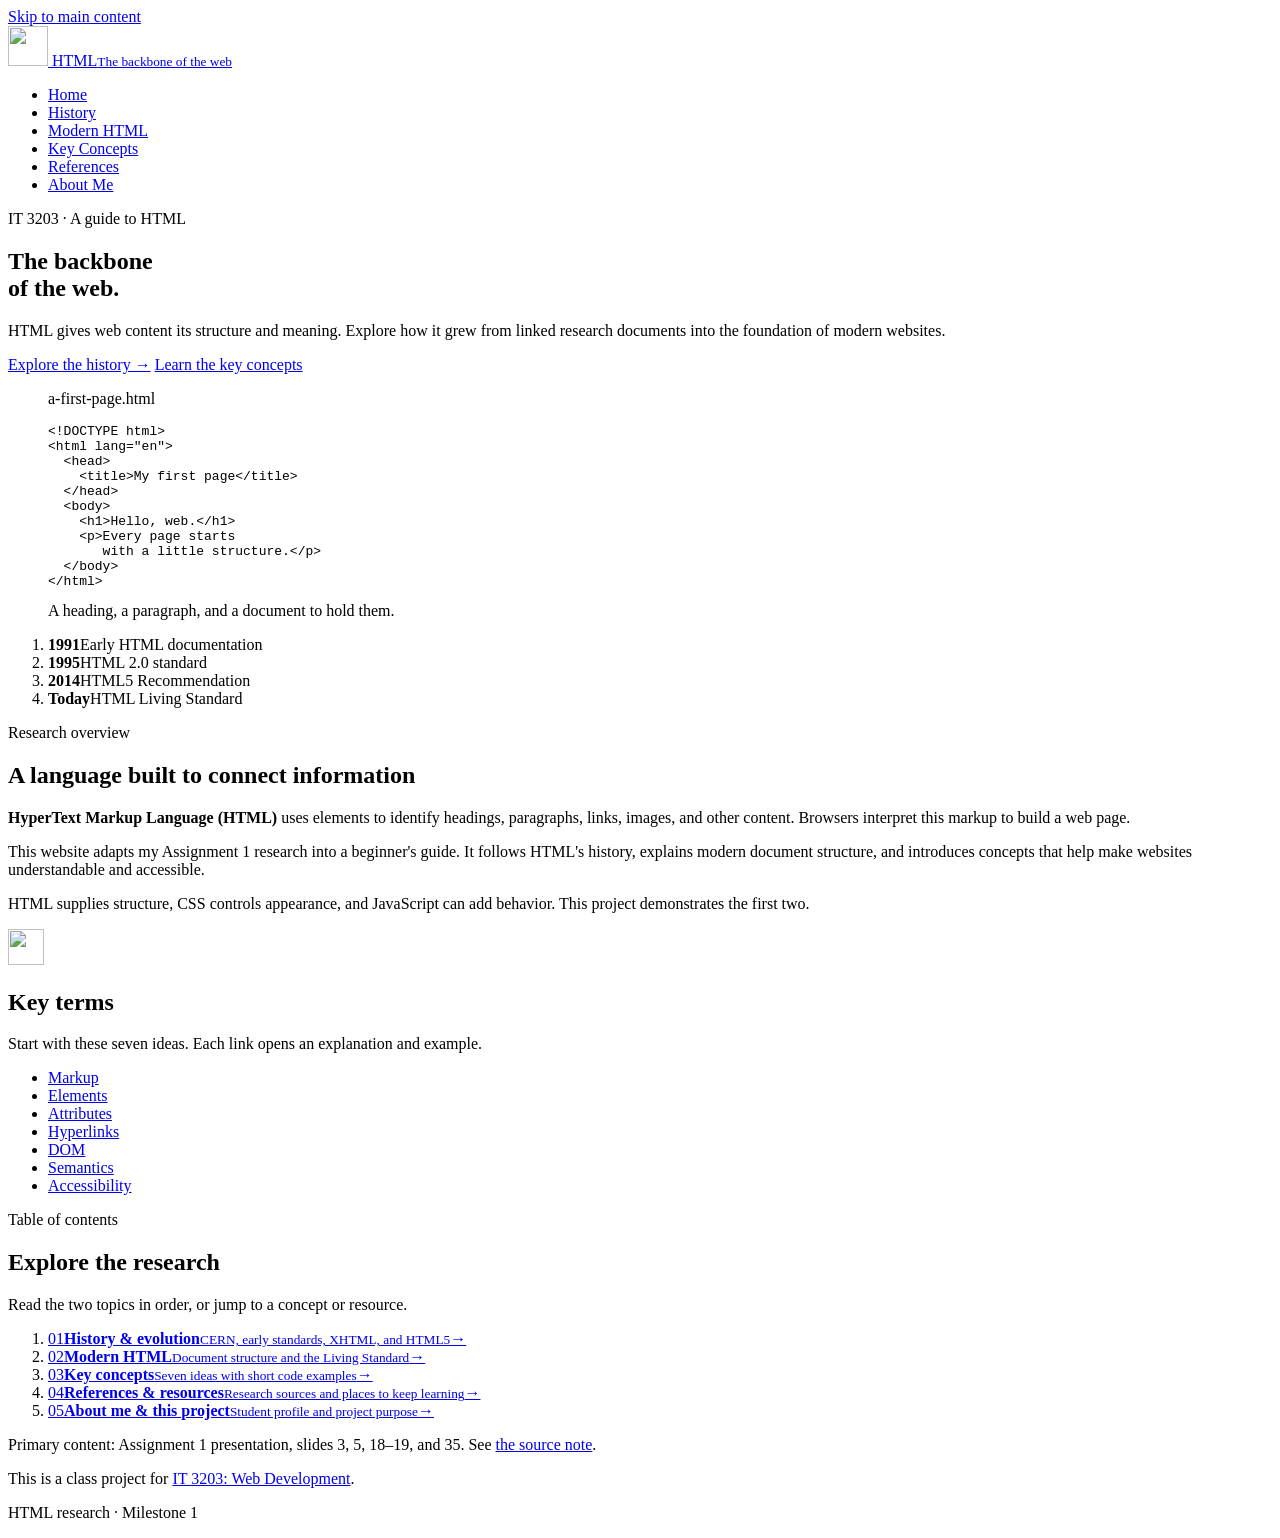
==== index.html @ 6b64eba0 "Add HTML research website home page" ====
<!DOCTYPE html>
<html lang="en">
<head>
  <meta charset="UTF-8">
  <meta name="viewport" content="width=device-width, initial-scale=1.0">
  <meta name="description" content="An educational guide to HTML, its history, modern features, and seven key concepts.">
  <title>Home | HTML: The Backbone of the Web</title>
  <!-- All pages share this one stylesheet. Relative paths work locally and online. -->
  <link rel="stylesheet" href="styles.css">
</head>
<body>
  <!-- Keyboard users can jump past the repeated menu. -->
  <a class="skip-link" href="#main-content">Skip to main content</a>

  <header class="site-header">
    <div class="container header-inner">
      <a class="brand" href="index.html">
        <img src="images/code.png" width="40" height="40" alt="">
        <span>HTML<small>The backbone of the web</small></span>
      </a>
      <!-- Keep the same six menu links on every page. aria-current marks this page. -->
      <nav aria-label="Main navigation">
        <ul class="nav-list">
            <li><a href="index.html" aria-current="page">Home</a></li>
            <li><a href="history.html">History</a></li>
            <li><a href="modern.html">Modern HTML</a></li>
            <li><a href="concepts.html">Key Concepts</a></li>
            <li><a href="references.html">References</a></li>
            <li><a href="about.html">About Me</a></li>
        </ul>
      </nav>
    </div>
  </header>

  <main id="main-content" class="container" tabindex="-1">
    <!-- The hero introduces the research and displays an escaped HTML example. -->
    <section id="home-intro" class="hero" aria-labelledby="home-title">
      <div>
        <p class="eyebrow">IT 3203 &middot; A guide to HTML</p>
        <h1 id="home-title">The backbone<br>of <span>the web.</span></h1>
        <p class="lead">HTML gives web content its structure and meaning. Explore how it grew from linked research documents into the foundation of modern websites.</p>
        <div class="actions">
          <a class="button" href="history.html">Explore the history &rarr;</a>
          <a href="concepts.html">Learn the key concepts</a>
        </div>
      </div>
      <figure class="code-window">
        <p class="code-title">a-first-page.html</p>
        <pre><code>&lt;!DOCTYPE html&gt;
&lt;html lang=&quot;en&quot;&gt;
  &lt;head&gt;
    &lt;title&gt;My first page&lt;/title&gt;
  &lt;/head&gt;
  &lt;body&gt;
    &lt;h1&gt;Hello, web.&lt;/h1&gt;
    &lt;p&gt;Every page starts
       with a little structure.&lt;/p&gt;
  &lt;/body&gt;
&lt;/html&gt;</code></pre>
        <figcaption>A heading, a paragraph, and a document to hold them.</figcaption>
      </figure>
    </section>

    <!-- An ordered list highlights a few milestones; the History page explains them. -->
    <ol class="milestones" aria-label="Selected HTML milestones">
      <li><strong>1991</strong>Early HTML documentation</li>
      <li><strong>1995</strong>HTML 2.0 standard</li>
      <li><strong>2014</strong>HTML5 Recommendation</li>
      <li><strong>Today</strong>HTML Living Standard</li>
    </ol>

    <section class="section" aria-labelledby="overview-title">
      <div class="two-column">
        <div>
          <p class="eyebrow">Research overview</p>
          <h2 id="overview-title">A language built to connect information</h2>
          <p><strong>HyperText Markup Language (HTML)</strong> uses elements to identify headings, paragraphs, links, images, and other content. Browsers interpret this markup to build a web page.</p>
          <p>This website adapts my Assignment 1 research into a beginner's guide. It follows HTML's history, explains modern document structure, and introduces concepts that help make websites understandable and accessible.</p>
          <p>HTML supplies structure, CSS controls appearance, and JavaScript can add behavior. This project demonstrates the first two.</p>
        </div>
        <aside class="panel" aria-labelledby="terms-title">
          <span class="icon-box"><img src="images/structure.png" width="36" height="36" alt="" loading="lazy"></span>
          <h2 id="terms-title">Key terms</h2>
          <p>Start with these seven ideas. Each link opens an explanation and example.</p>
          <ul class="term-list">
            <li><a href="concepts.html#markup">Markup</a></li>
            <li><a href="concepts.html#elements">Elements</a></li>
            <li><a href="concepts.html#attributes">Attributes</a></li>
            <li><a href="concepts.html#hyperlinks">Hyperlinks</a></li>
            <li><a href="concepts.html#dom">DOM</a></li>
            <li><a href="concepts.html#semantics">Semantics</a></li>
            <li><a href="concepts.html#accessibility">Accessibility</a></li>
          </ul>
        </aside>
      </div>
    </section>

    <section class="section" aria-labelledby="contents-title">
      <div class="section-heading">
        <p class="eyebrow">Table of contents</p>
        <h2 id="contents-title">Explore the research</h2>
        <p>Read the two topics in order, or jump to a concept or resource.</p>
      </div>
      <ol class="contents-list">
        <li><a href="history.html"><span class="number">01</span><span><strong>History &amp; evolution</strong><small>CERN, early standards, XHTML, and HTML5</small></span><span aria-hidden="true">&rarr;</span></a></li>
        <li><a href="modern.html"><span class="number">02</span><span><strong>Modern HTML</strong><small>Document structure and the Living Standard</small></span><span aria-hidden="true">&rarr;</span></a></li>
        <li><a href="concepts.html"><span class="number">03</span><span><strong>Key concepts</strong><small>Seven ideas with short code examples</small></span><span aria-hidden="true">&rarr;</span></a></li>
        <li><a href="references.html"><span class="number">04</span><span><strong>References &amp; resources</strong><small>Research sources and places to keep learning</small></span><span aria-hidden="true">&rarr;</span></a></li>
        <li><a href="about.html"><span class="number">05</span><span><strong>About me &amp; this project</strong><small>Student profile and project purpose</small></span><span aria-hidden="true">&rarr;</span></a></li>
      </ol>
      <p class="source-note">Primary content: Assignment 1 presentation, slides 3, 5, 18&ndash;19, and 35. See <a href="references.html#assignment">the source note</a>.</p>
    </section>
  </main>

  <!-- Required course disclosure and class website link appear on every page. -->
  <footer class="site-footer">
    <div class="container footer-inner">
      <p>This is a class project for <a href="https://ksuweb.github.io/IT3203/">IT 3203: Web Development</a>.</p>
      <p>HTML research &middot; Milestone 1</p>
    </div>
  </footer>
</body>
</html>
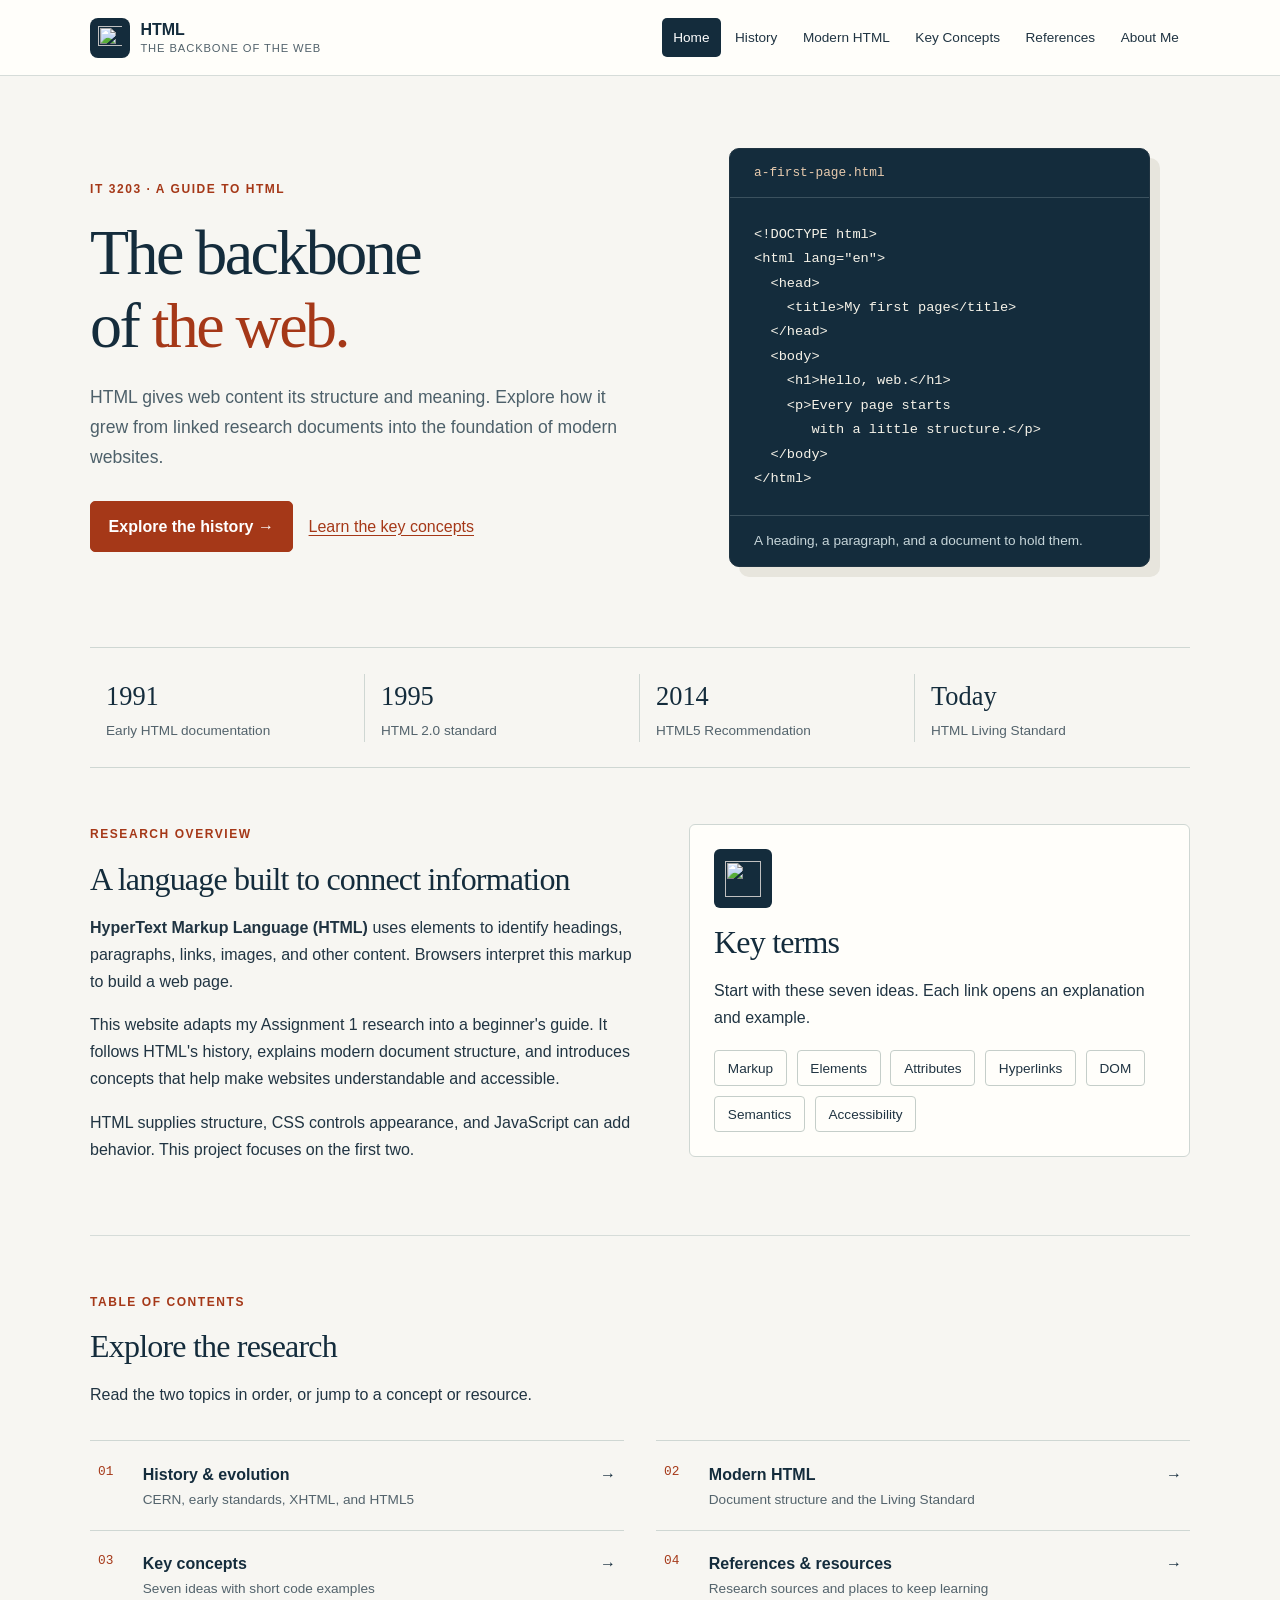
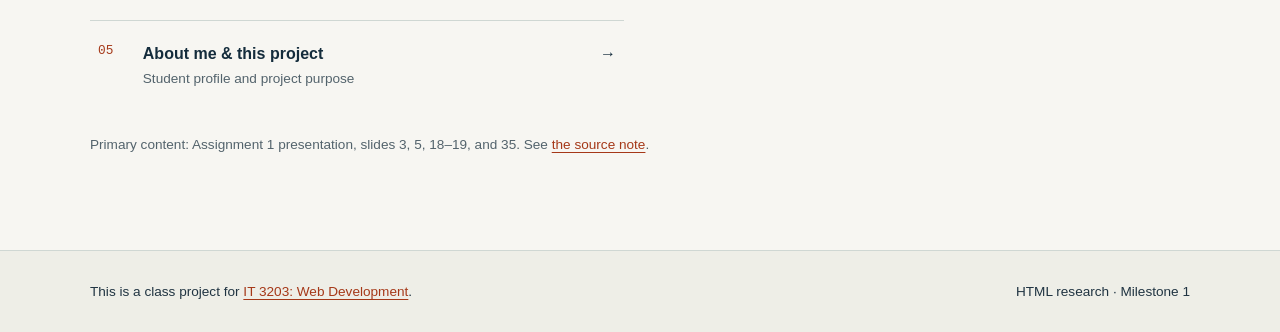
==== commit 59827b37: "Add files via upload" ====
--- a/index.html
+++ b/index.html
@@ -5,7 +5,7 @@
   <meta name="viewport" content="width=device-width, initial-scale=1.0">
   <meta name="description" content="An educational guide to HTML, its history, modern features, and seven key concepts.">
   <title>Home | HTML: The Backbone of the Web</title>
-  <!-- All pages share this one stylesheet. Relative paths work locally and online. -->
+  <!-- All pages share this one css. -->
   <link rel="stylesheet" href="styles.css">
 </head>
 <body>
@@ -18,7 +18,7 @@
         <img src="images/code.png" width="40" height="40" alt="">
         <span>HTML<small>The backbone of the web</small></span>
       </a>
-      <!-- Keep the same six menu links on every page. aria-current marks this page. -->
+      <!-- Keep the same six menu links on every page. -->
       <nav aria-label="Main navigation">
         <ul class="nav-list">
             <li><a href="index.html" aria-current="page">Home</a></li>
@@ -61,7 +61,7 @@
       </figure>
     </section>
 
-    <!-- An ordered list highlights a few milestones; the History page explains them. -->
+    <!-- An ordered list showing a few milestones, the History page explains them. -->
     <ol class="milestones" aria-label="Selected HTML milestones">
       <li><strong>1991</strong>Early HTML documentation</li>
       <li><strong>1995</strong>HTML 2.0 standard</li>
@@ -76,7 +76,7 @@
           <h2 id="overview-title">A language built to connect information</h2>
           <p><strong>HyperText Markup Language (HTML)</strong> uses elements to identify headings, paragraphs, links, images, and other content. Browsers interpret this markup to build a web page.</p>
           <p>This website adapts my Assignment 1 research into a beginner's guide. It follows HTML's history, explains modern document structure, and introduces concepts that help make websites understandable and accessible.</p>
-          <p>HTML supplies structure, CSS controls appearance, and JavaScript can add behavior. This project demonstrates the first two.</p>
+          <p>HTML supplies structure, CSS controls appearance, and JavaScript can add behavior. This project focuses on the first two.</p>
         </div>
         <aside class="panel" aria-labelledby="terms-title">
           <span class="icon-box"><img src="images/structure.png" width="36" height="36" alt="" loading="lazy"></span>
@@ -112,7 +112,7 @@
     </section>
   </main>
 
-  <!-- Required course disclosure and class website link appear on every page. -->
+  <!-- Required class website link appear on every page. -->
   <footer class="site-footer">
     <div class="container footer-inner">
       <p>This is a class project for <a href="https://ksuweb.github.io/IT3203/">IT 3203: Web Development</a>.</p>
@@ -120,4 +120,4 @@
     </div>
   </footer>
 </body>
-</html>
+</html>
--- a/styles.css
+++ b/styles.css
@@ -0,0 +1,599 @@
+* {
+  box-sizing: border-box;
+}
+
+body {
+  margin: 0;
+  background: #f7f6f2;
+  color: #203442;
+  font-family: Arial, Helvetica, sans-serif;
+  font-size: 1rem;
+  line-height: 1.7;
+}
+
+h1, h2, h3, p, figure {
+  margin-top: 0;
+}
+
+h1, h2, h3 {
+  color: #142c3c;
+  line-height: 1.15;
+}
+
+h1, h2 {
+  font-family: Georgia, "Times New Roman", serif;
+  font-weight: 400;
+}
+
+h1 {
+  margin-bottom: 1.25rem;
+  font-size: clamp(2.4rem, 5vw, 4.5rem);
+  letter-spacing: -0.04em;
+}
+
+h2 {
+  margin-bottom: 1rem;
+  font-size: 2rem;
+  letter-spacing: -0.025em;
+}
+
+h3 {
+  margin-bottom: 0.75rem;
+  font-size: 1.15rem;
+}
+
+a {
+  color: #a53818;
+  text-underline-offset: 0.2em;
+}
+
+/* Hover and keyboard-focus states make links easier to identify. */
+a:hover {
+  color: #173e47;
+  text-decoration-thickness: 2px;
+}
+
+a:focus-visible, summary:focus-visible, [tabindex]:focus-visible {
+  outline: 3px solid #a53818;
+  outline-offset: 5px;
+}
+
+img {
+  display: block;
+  max-width: 100%;
+  height: auto;
+}
+
+ul, ol {
+  padding-left: 1.5rem;
+}
+
+li {
+  margin-bottom: 0.5rem;
+}
+
+code, pre {
+  font-family: Consolas, "Courier New", monospace;
+}
+
+code {
+  font-size: 0.95em;
+  overflow-wrap: anywhere;
+}
+
+pre {
+  margin: 0;
+  padding: 1.5rem;
+  overflow-x: auto;
+  color: #f6f3e9;
+  background: #142c3c;
+  font-size: 0.9rem;
+  line-height: 1.7;
+}
+
+pre code {
+  overflow-wrap: normal;
+}
+
+figcaption {
+  padding-top: 0.75rem;
+  color: #53636c;
+  font-size: 0.85rem;
+}
+
+/* CLASS selectors style reusable parts, such as containers and buttons. */
+.container {
+  width: min(1100px, calc(100% - 3rem));
+  margin: 0 auto;
+}
+
+.site-header {
+  background: #fffefa;
+  border-bottom: 1px solid #d6dcd9;
+}
+
+/* Flexbox keeps the brand and navigation aligned and allows wrapping. */
+.header-inner, .brand, .nav-list, .actions, .footer-inner {
+  display: flex;
+  align-items: center;
+  flex-wrap: wrap;
+}
+
+.header-inner {
+  justify-content: space-between;
+  gap: 1rem;
+  padding-top: 1.1rem;
+  padding-bottom: 1.1rem;
+}
+
+.brand {
+  gap: 0.65rem;
+  color: #142c3c;
+  font-weight: 700;
+  text-decoration: none;
+  line-height: 1.3;
+}
+
+.brand img {
+  width: 40px;
+  padding: 8px;
+  background: #142c3c;
+  border-radius: 8px;
+}
+
+.brand small {
+  display: block;
+  color: #53636c;
+  font-size: 0.7rem;
+  font-weight: 400;
+  letter-spacing: 0.08em;
+  text-transform: uppercase;
+}
+
+.nav-list {
+  gap: 0.2rem;
+  margin: 0;
+  padding: 0;
+  list-style: none;
+}
+
+.nav-list li {
+  margin: 0;
+}
+
+.nav-list a {
+  display: block;
+  padding: 0.5rem 0.7rem;
+  border-radius: 5px;
+  color: #203442;
+  font-size: 0.85rem;
+  text-decoration: none;
+}
+
+.nav-list a:hover {
+  background: #edf0ec;
+}
+
+.nav-list a[aria-current="page"] {
+  background: #142c3c;
+  color: #fff;
+}
+
+.skip-link {
+  position: absolute;
+  top: -100px;
+  left: 1rem;
+  z-index: 10;
+  padding: 0.6rem 1rem;
+  background: #fff;
+}
+
+.skip-link:focus {
+  top: 0.5rem;
+}
+
+/* Grid provides the main two-column layouts. */
+.hero, .two-column {
+  display: grid;
+  grid-template-columns: 1.1fr 1fr;
+  align-items: center;
+  gap: 3rem;
+}
+
+.hero {
+  padding-top: 4.5rem;
+  padding-bottom: 4rem;
+}
+
+.eyebrow {
+  margin-bottom: 1rem;
+  color: #a53818;
+  font-size: 0.75rem;
+  font-weight: 700;
+  letter-spacing: 0.13em;
+  text-transform: uppercase;
+}
+
+.lead {
+  max-width: 65ch;
+  color: #4d606a;
+  font-size: 1.1rem;
+}
+
+.actions {
+  gap: 1rem;
+  margin-top: 1.75rem;
+}
+
+.button {
+  display: inline-block;
+  padding: 0.7rem 1.1rem;
+  border: 1px solid #a53818;
+  border-radius: 5px;
+  background: #a53818;
+  color: #fff;
+  font-weight: 700;
+  text-decoration: none;
+}
+
+.button:hover {
+  border-color: #142c3c;
+  background: #142c3c;
+  color: #fff;
+}
+
+.code-window {
+  min-width: 0;
+  overflow: hidden;
+  border: 1px solid #203442;
+  border-radius: 10px;
+  background: #142c3c;
+  box-shadow: 10px 10px 0 #e7e5dd;
+}
+
+.code-title {
+  margin: 0;
+  padding: 0.8rem 1.5rem;
+  border-bottom: 1px solid #3b515e;
+  color: #e8cbae;
+  font-family: Consolas, "Courier New", monospace;
+  font-size: 0.8rem;
+}
+
+.code-window figcaption {
+  padding: 0.85rem 1.5rem;
+  border-top: 1px solid #3b515e;
+  color: #c6d5d9;
+}
+
+.milestones {
+  display: grid;
+  grid-template-columns: repeat(4, 1fr);
+  margin: 0;
+  padding: 1.6rem 0;
+  border-top: 1px solid #cfd7d3;
+  border-bottom: 1px solid #cfd7d3;
+  list-style: none;
+}
+
+.milestones li {
+  margin: 0;
+  padding: 0 1rem;
+  border-right: 1px solid #cfd7d3;
+  color: #53636c;
+  font-size: 0.85rem;
+}
+
+.milestones li:last-child {
+  border-right: 0;
+}
+
+.milestones strong {
+  display: block;
+  color: #142c3c;
+  font-family: Georgia, "Times New Roman", serif;
+  font-size: 1.65rem;
+  font-weight: 400;
+}
+
+.section {
+  padding-top: 3.5rem;
+  padding-bottom: 3.5rem;
+}
+
+.section + .section {
+  border-top: 1px solid #d6dcd9;
+}
+
+.section-heading {
+  max-width: 65ch;
+  margin-bottom: 2rem;
+}
+
+.contents-list {
+  display: grid;
+  grid-template-columns: 1fr 1fr;
+  gap: 0 2rem;
+  margin: 0;
+  padding: 0;
+  list-style: none;
+}
+
+.contents-list li {
+  margin: 0;
+  border-top: 1px solid #cfd7d3;
+}
+
+.contents-list a {
+  display: grid;
+  grid-template-columns: 2rem 1fr auto;
+  gap: 0.8rem;
+  padding: 1.2rem 0.5rem;
+  color: #142c3c;
+  text-decoration: none;
+}
+
+.contents-list a:hover {
+  background: #eeede5;
+}
+
+.contents-list strong, .contents-list small {
+  display: block;
+}
+
+.contents-list small {
+  color: #53636c;
+  font-size: 0.85rem;
+}
+
+.number {
+  color: #a53818;
+  font-family: Consolas, "Courier New", monospace;
+  font-size: 0.8rem;
+}
+
+.term-list {
+  display: flex;
+  flex-wrap: wrap;
+  gap: 0.6rem;
+  margin: 1.2rem 0 0;
+  padding: 0;
+  list-style: none;
+}
+
+.term-list li {
+  margin: 0;
+}
+
+.term-list a {
+  display: block;
+  padding: 0.35rem 0.8rem;
+  border: 1px solid #c5cec9;
+  border-radius: 4px;
+  background: #fffefa;
+  color: #203442;
+  font-size: 0.85rem;
+  text-decoration: none;
+}
+
+.term-list a:hover {
+  background: #e6ede8;
+}
+
+.page-heading {
+  max-width: 850px;
+  padding-top: 3.5rem;
+  padding-bottom: 2.5rem;
+}
+
+.page-heading h1 {
+  font-size: clamp(2.5rem, 4.5vw, 3.8rem);
+}
+
+.two-column {
+  align-items: start;
+}
+
+.portrait {
+  max-width: 240px;
+  margin: 0 auto;
+}
+
+.portrait img {
+  border: 1px solid #cfd7d3;
+  border-radius: 8px;
+}
+
+.note {
+  margin-top: 1.5rem;
+  padding: 1.25rem 1.5rem;
+  border-left: 4px solid #22615b;
+  background: #e9efea;
+}
+
+.note p:last-child, .panel p:last-child {
+  margin-bottom: 0;
+}
+
+.table-wrap {
+  overflow-x: auto;
+  margin-top: 1.5rem;
+  border: 1px solid #cfd7d3;
+  border-radius: 6px;
+}
+
+table {
+  width: 100%;
+  border-collapse: collapse;
+  background: #fffefa;
+  text-align: left;
+}
+
+caption {
+  padding: 1rem;
+  background: #e9efea;
+  color: #142c3c;
+  font-weight: 700;
+  text-align: left;
+}
+
+th, td {
+  padding: 1rem;
+  border-bottom: 1px solid #d6dcd9;
+  vertical-align: top;
+}
+
+thead {
+  background: #142c3c;
+  color: #fff;
+}
+
+tbody tr:nth-child(even) {
+  background: #f0f2ed;
+}
+
+tbody tr:last-child th, tbody tr:last-child td {
+  border-bottom: 0;
+}
+
+.panel-grid, .concept-grid {
+  display: grid;
+  grid-template-columns: repeat(2, minmax(0, 1fr));
+  gap: 1.25rem;
+}
+
+.panel, .concept {
+  min-width: 0;
+  padding: 1.5rem;
+  border: 1px solid #cfd7d3;
+  border-radius: 6px;
+  background: #fffefa;
+}
+
+.icon-box {
+  display: inline-block;
+  margin-bottom: 1rem;
+  padding: 0.7rem;
+  border-radius: 6px;
+  background: #142c3c;
+}
+
+.icon-box img {
+  width: 36px;
+  height: 36px;
+}
+
+.concept {
+  scroll-margin-top: 1rem;
+}
+
+.concept code, .example {
+  color: #87371e;
+}
+
+.concept .number {
+  display: block;
+  margin-bottom: 0.7rem;
+}
+
+.source-note {
+  margin-top: 1.5rem;
+  color: #53636c;
+  font-size: 0.85rem;
+}
+
+.reference-list li {
+  margin-bottom: 1.5rem;
+  padding-left: 0.4rem;
+  overflow-wrap: anywhere;
+}
+
+.reference-list p {
+  margin: 0.3rem 0 0;
+  color: #53636c;
+}
+
+.page-next {
+  display: flex;
+  justify-content: space-between;
+  flex-wrap: wrap;
+  gap: 1rem;
+  margin: 2.5rem 0;
+  padding-top: 1.5rem;
+  border-top: 1px solid #cfd7d3;
+}
+
+.site-footer {
+  margin-top: 1.5rem;
+  padding: 1.8rem 0;
+  border-top: 1px solid #cfd7d3;
+  background: #eeeee7;
+  font-size: 0.85rem;
+}
+
+.footer-inner {
+  justify-content: space-between;
+  gap: 0.75rem;
+}
+
+.footer-inner p {
+  margin: 0;
+}
+
+/* ID selector: uniquely styles the homepage introduction. */
+#home-intro h1 span {
+  color: #a53818;
+}
+
+/* A single breakpoint stacks columns and keeps navigation visible on phones. */
+@media (max-width: 760px) {
+  .container {
+    width: calc(100% - 2rem);
+  }
+
+  .header-inner {
+    align-items: flex-start;
+  }
+
+  .header-inner nav {
+    width: 100%;
+  }
+
+  .nav-list {
+    gap: 0.15rem;
+  }
+
+  .nav-list a {
+    padding: 0.5rem 0.6rem;
+  }
+
+  .hero, .two-column, .contents-list, .panel-grid, .concept-grid {
+    grid-template-columns: 1fr;
+    gap: 1.5rem;
+  }
+
+  .hero, .page-heading {
+    padding-top: 2.5rem;
+  }
+
+  .hero, .section {
+    padding-bottom: 2.5rem;
+  }
+
+  .milestones {
+    grid-template-columns: repeat(2, 1fr);
+    gap: 1.25rem 0;
+  }
+
+  .milestones li:nth-child(2) {
+    border-right: 0;
+  }
+
+  .portrait {
+    margin-left: 0;
+  }
+
+  th, td {
+    padding: 0.7rem;
+  }
+}
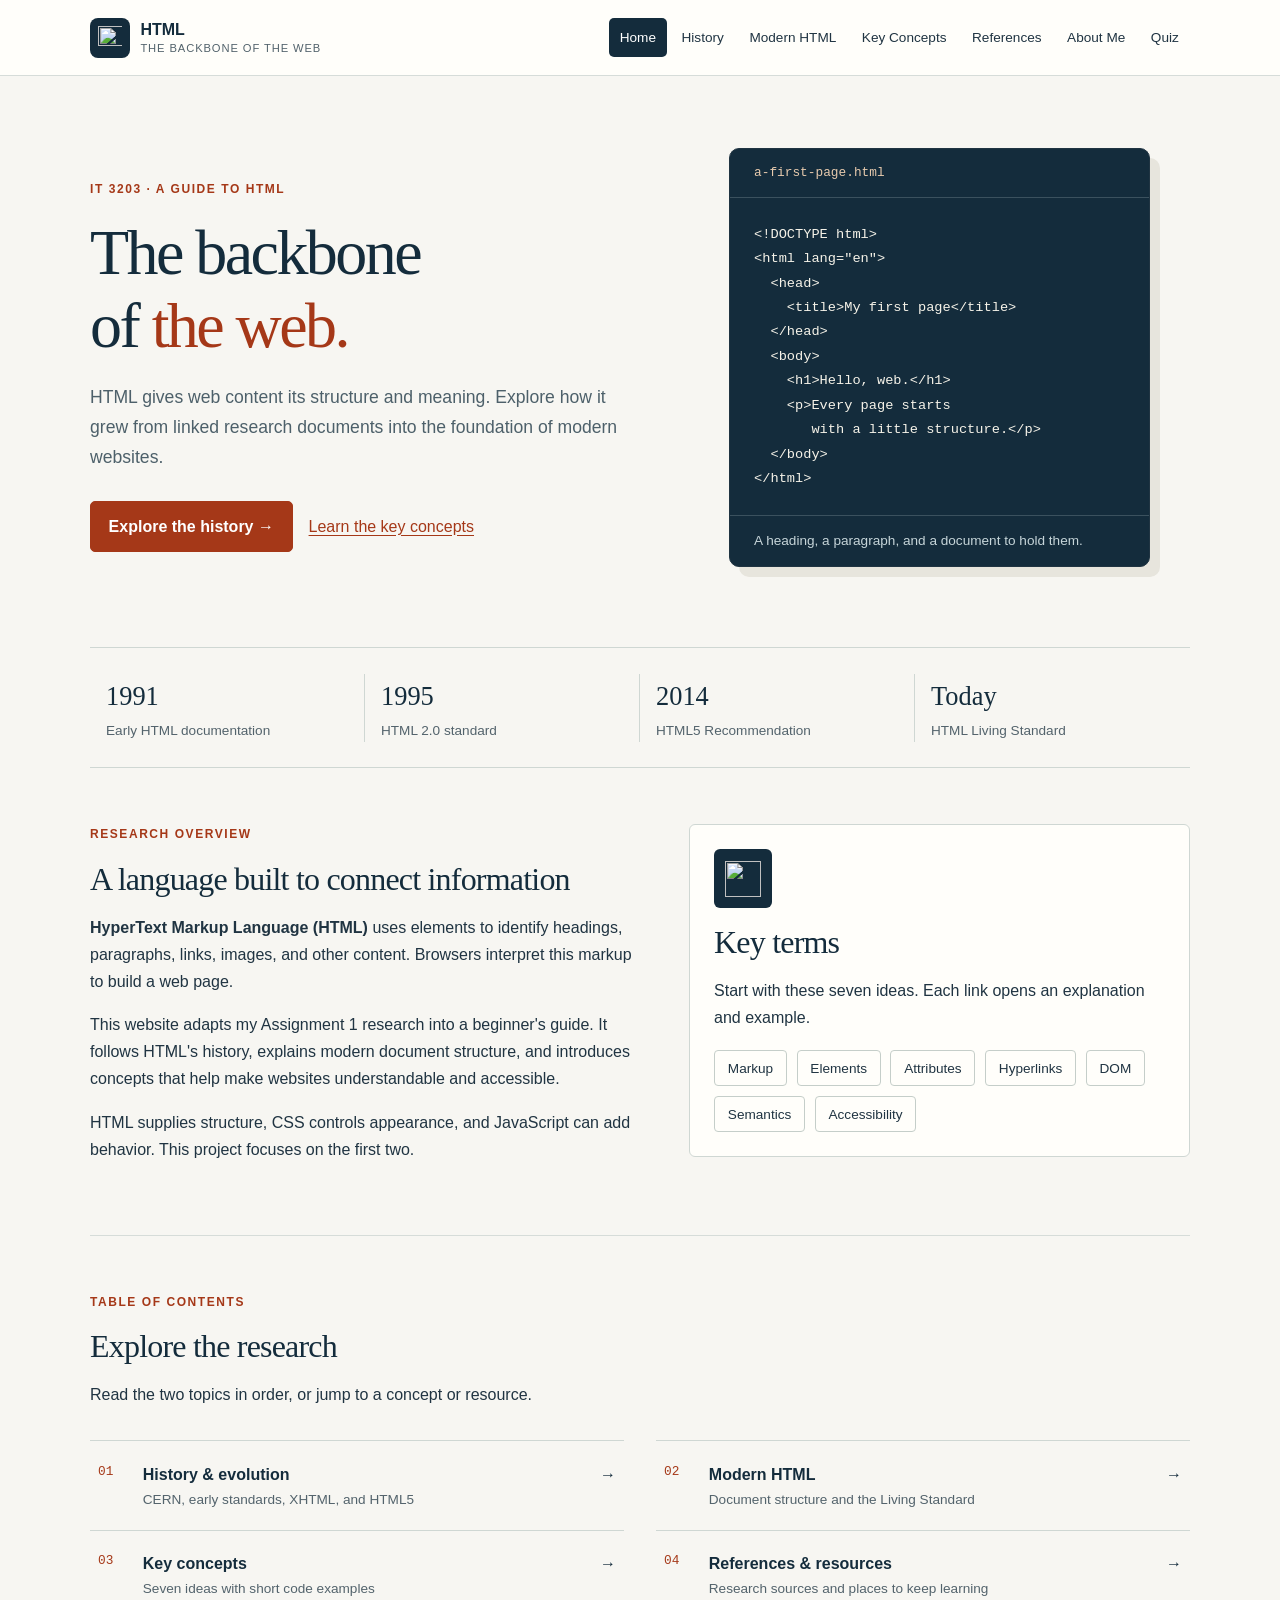
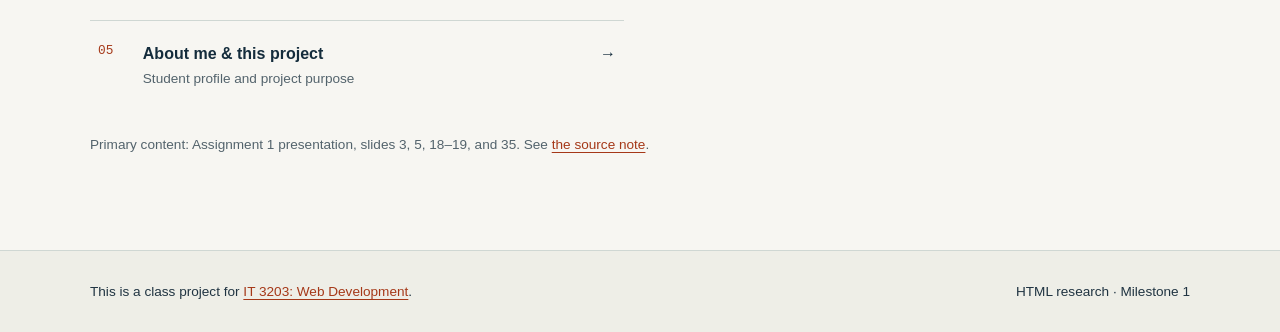
==== commit 495d9ca7: "updated" ====
--- a/index.html
+++ b/index.html
@@ -27,6 +27,7 @@
             <li><a href="concepts.html">Key Concepts</a></li>
             <li><a href="references.html">References</a></li>
             <li><a href="about.html">About Me</a></li>
+            <li><a href="quiz.html">Quiz</a></li>
         </ul>
       </nav>
     </div>
@@ -120,4 +121,4 @@
     </div>
   </footer>
 </body>
-</html>+</html>
--- a/styles.css
+++ b/styles.css
@@ -596,4 +596,664 @@
   th, td {
     padding: 0.7rem;
   }
-}+}
+
+/* ==========================================================
+   QUIZ PAGE STYLES (Milestone 2)
+   Used by quiz.html. These rules are added at the END of this file so
+   every page still shares one stylesheet. They reuse the site's colors,
+   fonts, and spacing: navy #142c3c, rust #a53818, teal #22615b.
+   ========================================================== */
+
+/* quiz.js shows and hides parts of the page with the hidden attribute.
+   This rule makes sure hidden always wins, even on grid and flex elements. */
+[hidden] {
+  display: none !important;
+}
+
+/* Hides text visually but keeps it available to screen readers. */
+.visually-hidden {
+  position: absolute;
+  width: 1px;
+  height: 1px;
+  overflow: hidden;
+  clip: rect(0 0 0 0);
+  white-space: nowrap;
+}
+
+/* ---------- Start panel: rules and the Start button ---------- */
+.quiz-facts {
+  display: grid;
+  grid-template-columns: repeat(3, 1fr);
+  margin: 0 0 2rem;
+  padding: 1.6rem 0;
+  border-top: 1px solid #cfd7d3;
+  border-bottom: 1px solid #cfd7d3;
+  list-style: none;
+}
+
+.quiz-facts li {
+  margin: 0;
+  padding: 0 1.25rem;
+  border-right: 1px solid #cfd7d3;
+  color: #53636c;
+  font-size: 0.85rem;
+}
+
+.quiz-facts li:first-child {
+  padding-left: 0;
+}
+
+.quiz-facts li:last-child {
+  border-right: 0;
+}
+
+.quiz-facts strong {
+  display: block;
+  color: #142c3c;
+  font-family: Georgia, "Times New Roman", serif;
+  font-size: 1.65rem;
+  font-weight: 400;
+}
+
+.quiz-intro {
+  display: grid;
+  grid-template-columns: 1.1fr 1fr;
+  gap: 3rem;
+  align-items: start;
+  padding-bottom: 3.5rem;
+}
+
+.quiz-intro ul {
+  margin-top: 0;
+}
+
+.quiz-intro .note {
+  margin-top: 0;
+}
+
+/* ---------- Sticky status bar: timer, progress, pass mark ---------- */
+.quiz-bar {
+  position: sticky;
+  top: 0.75rem;
+  z-index: 5;
+  display: grid;
+  grid-template-columns: auto 1fr auto;
+  align-items: center;
+  gap: 2rem;
+  margin-bottom: 1.5rem;
+  padding: 0.85rem 1.5rem;
+  border: 1px solid #203442;
+  border-radius: 8px;
+  background: #142c3c;
+  color: #fff;
+  box-shadow: 6px 6px 0 #e7e5dd;
+}
+
+.quiz-label {
+  display: block;
+  color: #c6d5d9;
+  font-size: 0.7rem;
+  letter-spacing: 0.1em;
+  text-transform: uppercase;
+}
+
+.timer-value {
+  display: block;
+  font-family: Consolas, "Courier New", monospace;
+  font-size: 1.9rem;
+  font-weight: 700;
+  line-height: 1.2;
+}
+
+.quiz-bar strong {
+  display: block;
+  font-family: Georgia, "Times New Roman", serif;
+  font-size: 1.4rem;
+  font-weight: 400;
+  line-height: 1.3;
+}
+
+.progress-track {
+  height: 10px;
+  margin-top: 0.45rem;
+  overflow: hidden;
+  border-radius: 5px;
+  background: #3b515e;
+}
+
+.progress-fill {
+  height: 100%;
+  background: #7fc3b5;
+}
+
+/* Under one minute left: the bar turns rust so the warning is hard to miss. */
+.quiz-bar.is-low {
+  border-color: #a53818;
+  background: #a53818;
+}
+
+.quiz-bar.is-low .quiz-label {
+  color: #fbe3d9;
+}
+
+.quiz-bar.is-low .progress-track {
+  background: #7d2a12;
+}
+
+.quiz-bar.is-low .progress-fill {
+  background: #fff;
+}
+
+/* ---------- Question cards ---------- */
+.quiz-form {
+  display: grid;
+  gap: 1.25rem;
+}
+
+.question {
+  min-width: 0;
+  margin: 0;
+  padding: 1.5rem;
+  border: 1px solid #cfd7d3;
+  border-radius: 6px;
+  background: #fffefa;
+}
+
+/* A float lets the legend sit inside the card like normal content. */
+.question legend {
+  float: left;
+  width: 100%;
+  margin: 0 0 1rem;
+  padding: 0;
+}
+
+.question legend + * {
+  clear: both;
+}
+
+.q-head {
+  display: flex;
+  align-items: center;
+  flex-wrap: wrap;
+  gap: 0.6rem;
+  margin-bottom: 0.6rem;
+}
+
+.q-head .number {
+  margin-right: auto;
+}
+
+.q-type {
+  padding: 0.15rem 0.6rem;
+  border: 1px solid #c5cec9;
+  border-radius: 4px;
+  background: #f0f2ed;
+  color: #53636c;
+  font-size: 0.72rem;
+  font-weight: 700;
+  letter-spacing: 0.08em;
+  text-transform: uppercase;
+}
+
+.q-type.is-multi {
+  border-color: #22615b;
+  background: #e9efea;
+  color: #1b4f4a;
+}
+
+.q-text {
+  display: block;
+  color: #142c3c;
+  font-size: 1.15rem;
+  font-weight: 700;
+  line-height: 1.4;
+}
+
+/* ---------- Answer controls ---------- */
+.choices {
+  display: grid;
+  gap: 0.6rem;
+  margin: 0;
+  padding: 0;
+  list-style: none;
+}
+
+.choice {
+  display: flex;
+  align-items: flex-start;
+  gap: 0.75rem;
+  margin: 0;
+  padding: 0.75rem 1rem;
+  border: 1px solid #c5cec9;
+  border-radius: 5px;
+  background: #fff;
+  cursor: pointer;
+}
+
+.choice:hover {
+  border-color: #142c3c;
+  background: #eeede5;
+}
+
+.choice input {
+  flex: none;
+  width: 1.15rem;
+  height: 1.15rem;
+  margin: 0.2rem 0 0;
+  accent-color: #22615b;
+}
+
+/* The selected row gets a teal edge, so it is obvious without hunting for the dot. */
+.choice:has(input:checked) {
+  border-color: #22615b;
+  background: #e9efea;
+  box-shadow: inset 4px 0 0 #22615b;
+}
+
+.choice:has(input:focus-visible) {
+  outline: 3px solid #a53818;
+  outline-offset: 3px;
+}
+
+.choice-key {
+  flex: none;
+  min-width: 1.2rem;
+  color: #a53818;
+  font-family: Consolas, "Courier New", monospace;
+  font-weight: 700;
+}
+
+.choice-text {
+  flex: 1;
+}
+
+.blank-label {
+  display: block;
+  margin-bottom: 0.4rem;
+  color: #53636c;
+  font-size: 0.85rem;
+}
+
+input[type="text"] {
+  display: block;
+  width: min(100%, 22rem);
+  padding: 0.7rem 0.9rem;
+  border: 1px solid #7b8c88;
+  border-radius: 5px;
+  background: #fff;
+  color: #142c3c;
+  font: inherit;
+}
+
+input[type="text"]::placeholder {
+  color: #7b8c88;
+}
+
+input[type="text"]:hover {
+  border-color: #142c3c;
+}
+
+input[type="text"]:focus {
+  border-color: #142c3c;
+  outline: 3px solid #a53818;
+  outline-offset: 2px;
+}
+
+/* ---------- Buttons (extends the site's .button) ---------- */
+button.button {
+  font: inherit;
+  font-weight: 700;
+  line-height: 1.4;
+  cursor: pointer;
+}
+
+.button:focus-visible {
+  outline: 3px solid #a53818;
+  outline-offset: 4px;
+}
+
+.button-secondary {
+  background: #fffefa;
+  color: #142c3c;
+  border-color: #142c3c;
+}
+
+.button-secondary:hover {
+  background: #142c3c;
+  color: #fff;
+}
+
+.button:disabled {
+  border-color: #c5cec9;
+  background: #e4e8e5;
+  color: #6d7c82;
+  cursor: not-allowed;
+}
+
+.quiz-actions {
+  display: flex;
+  align-items: center;
+  flex-wrap: wrap;
+  gap: 1rem;
+  margin-top: 2rem;
+  padding-top: 1.5rem;
+  border-top: 1px solid #cfd7d3;
+}
+
+.quiz-actions .action-note {
+  flex-basis: 100%;
+  margin: 0;
+  color: #53636c;
+  font-size: 0.85rem;
+}
+
+/* ---------- Results panel ---------- */
+.result-summary {
+  margin-bottom: 1.5rem;
+  padding: 1.75rem;
+  border: 1px solid #cfd7d3;
+  border-top: 8px solid #22615b;
+  border-radius: 6px;
+  background: #fffefa;
+}
+
+.result-summary.is-fail {
+  border-top-color: #a53818;
+}
+
+.result-summary .actions {
+  margin-top: 0;
+}
+
+.result-top {
+  display: flex;
+  align-items: center;
+  flex-wrap: wrap;
+  gap: 1.25rem 2rem;
+}
+
+.badge {
+  display: inline-block;
+  padding: 0.35rem 1rem;
+  border-radius: 999px;
+  background: #22615b;
+  color: #fff;
+  font-size: 0.85rem;
+  font-weight: 700;
+  letter-spacing: 0.12em;
+}
+
+.badge.is-fail {
+  background: #a53818;
+}
+
+.score {
+  margin: 0;
+  color: #142c3c;
+  font-family: Georgia, "Times New Roman", serif;
+  font-size: 4rem;
+  letter-spacing: -0.04em;
+  line-height: 1;
+}
+
+.score small {
+  color: #53636c;
+  font-size: 1.5rem;
+  letter-spacing: 0;
+}
+
+.result-message {
+  margin: 0;
+  color: #203442;
+  font-size: 1.1rem;
+}
+
+.result-stats {
+  display: grid;
+  grid-template-columns: repeat(4, 1fr);
+  margin: 1.5rem 0;
+  padding: 1.2rem 0;
+  border-top: 1px solid #cfd7d3;
+  border-bottom: 1px solid #cfd7d3;
+}
+
+.result-stats div {
+  padding: 0 1rem;
+  border-right: 1px solid #cfd7d3;
+}
+
+.result-stats div:first-child {
+  padding-left: 0;
+}
+
+.result-stats div:last-child {
+  border-right: 0;
+}
+
+.result-stats dt {
+  color: #53636c;
+  font-size: 0.75rem;
+  letter-spacing: 0.1em;
+  text-transform: uppercase;
+}
+
+.result-stats dd {
+  margin: 0;
+  color: #142c3c;
+  font-family: Georgia, "Times New Roman", serif;
+  font-size: 1.5rem;
+}
+
+.chip-label {
+  margin-bottom: 0.6rem;
+  color: #53636c;
+  font-size: 0.85rem;
+}
+
+.score-chips {
+  display: flex;
+  flex-wrap: wrap;
+  gap: 0.5rem;
+  margin: 0 0 1.5rem;
+  padding: 0;
+  list-style: none;
+}
+
+.score-chips li {
+  margin: 0;
+}
+
+.score-chips a {
+  display: block;
+  min-width: 4rem;
+  padding: 0.35rem 0.7rem;
+  border: 1px solid #22615b;
+  border-radius: 4px;
+  background: #e9efea;
+  color: #1b4f4a;
+  font-family: Consolas, "Courier New", monospace;
+  font-size: 0.85rem;
+  font-weight: 700;
+  text-align: center;
+  text-decoration: none;
+}
+
+.score-chips a.is-wrong {
+  border-color: #a53818;
+  background: #fbebe5;
+  color: #87371e;
+}
+
+.score-chips a:hover {
+  box-shadow: 0 0 0 2px #142c3c;
+}
+
+/* ---------- Per-question feedback after submitting ---------- */
+.question.is-correct {
+  border-left: 6px solid #22615b;
+}
+
+.question.is-incorrect {
+  border-left: 6px solid #a53818;
+}
+
+.q-status {
+  padding: 0.15rem 0.7rem;
+  border-radius: 4px;
+  color: #fff;
+  font-size: 0.78rem;
+  font-weight: 700;
+  letter-spacing: 0.06em;
+  text-transform: uppercase;
+}
+
+.is-correct .q-status {
+  background: #22615b;
+}
+
+.is-incorrect .q-status {
+  background: #a53818;
+}
+
+/* The :has() copies are needed so these colors beat the "selected" teal style above. */
+.choice.is-right, .choice.is-right:has(input:checked) {
+  border-color: #22615b;
+  background: #e9efea;
+  box-shadow: inset 4px 0 0 #22615b;
+}
+
+.choice.is-wrong, .choice.is-wrong:has(input:checked) {
+  border-color: #a53818;
+  background: #fbebe5;
+  box-shadow: inset 4px 0 0 #a53818;
+}
+
+.choice.is-missed {
+  border: 1px dashed #22615b;
+  background: #fff;
+}
+
+.choice-tag {
+  flex: none;
+  align-self: center;
+  font-size: 0.78rem;
+  font-weight: 700;
+  letter-spacing: 0.04em;
+}
+
+.is-right .choice-tag, .is-missed .choice-tag {
+  color: #1b4f4a;
+}
+
+.is-wrong .choice-tag {
+  color: #87371e;
+}
+
+.choice.is-locked {
+  cursor: default;
+}
+
+.choice.is-locked:hover {
+  border-color: #c5cec9;
+  background: #fff;
+}
+
+.choice.is-right:hover, .choice.is-right:has(input:checked):hover {
+  border-color: #22615b;
+  background: #e9efea;
+}
+
+.choice.is-wrong:hover, .choice.is-wrong:has(input:checked):hover {
+  border-color: #a53818;
+  background: #fbebe5;
+}
+
+input[type="text"].is-right {
+  border: 2px solid #22615b;
+  background: #e9efea;
+}
+
+input[type="text"].is-wrong {
+  border: 2px solid #a53818;
+  background: #fbebe5;
+}
+
+.feedback {
+  margin: 1rem 0 0;
+  padding: 0.85rem 1.1rem;
+  border-left: 4px solid #22615b;
+  background: #e9efea;
+  font-size: 0.95rem;
+}
+
+.is-incorrect .feedback {
+  border-left-color: #a53818;
+  background: #fbebe5;
+}
+
+.feedback p {
+  margin: 0;
+}
+
+.feedback p + p {
+  margin-top: 0.3rem;
+}
+
+.feedback a {
+  font-weight: 700;
+}
+
+/* ---------- Small screens ---------- */
+@media (max-width: 760px) {
+  .quiz-facts {
+    grid-template-columns: 1fr;
+    gap: 1rem;
+  }
+
+  .quiz-facts li, .quiz-facts li:first-child {
+    padding: 0;
+    border-right: 0;
+  }
+
+  .quiz-intro {
+    grid-template-columns: 1fr;
+    gap: 1.5rem;
+  }
+
+  /* Compact one-row bar so it does not cover much of a small screen while sticky. */
+  .quiz-bar {
+    grid-template-columns: auto 1fr;
+    gap: 1rem;
+    padding: 0.6rem 1rem;
+  }
+
+  .quiz-pass {
+    display: none;
+  }
+
+  .timer-value {
+    font-size: 1.5rem;
+  }
+
+  .result-stats {
+    grid-template-columns: 1fr 1fr;
+    gap: 1rem 0;
+  }
+
+  .result-stats div:nth-child(2) {
+    border-right: 0;
+  }
+
+  .result-stats div:nth-child(3) {
+    padding-left: 0;
+  }
+
+  .score {
+    font-size: 3rem;
+  }
+
+  .question {
+    padding: 1.1rem;
+  }
+}
